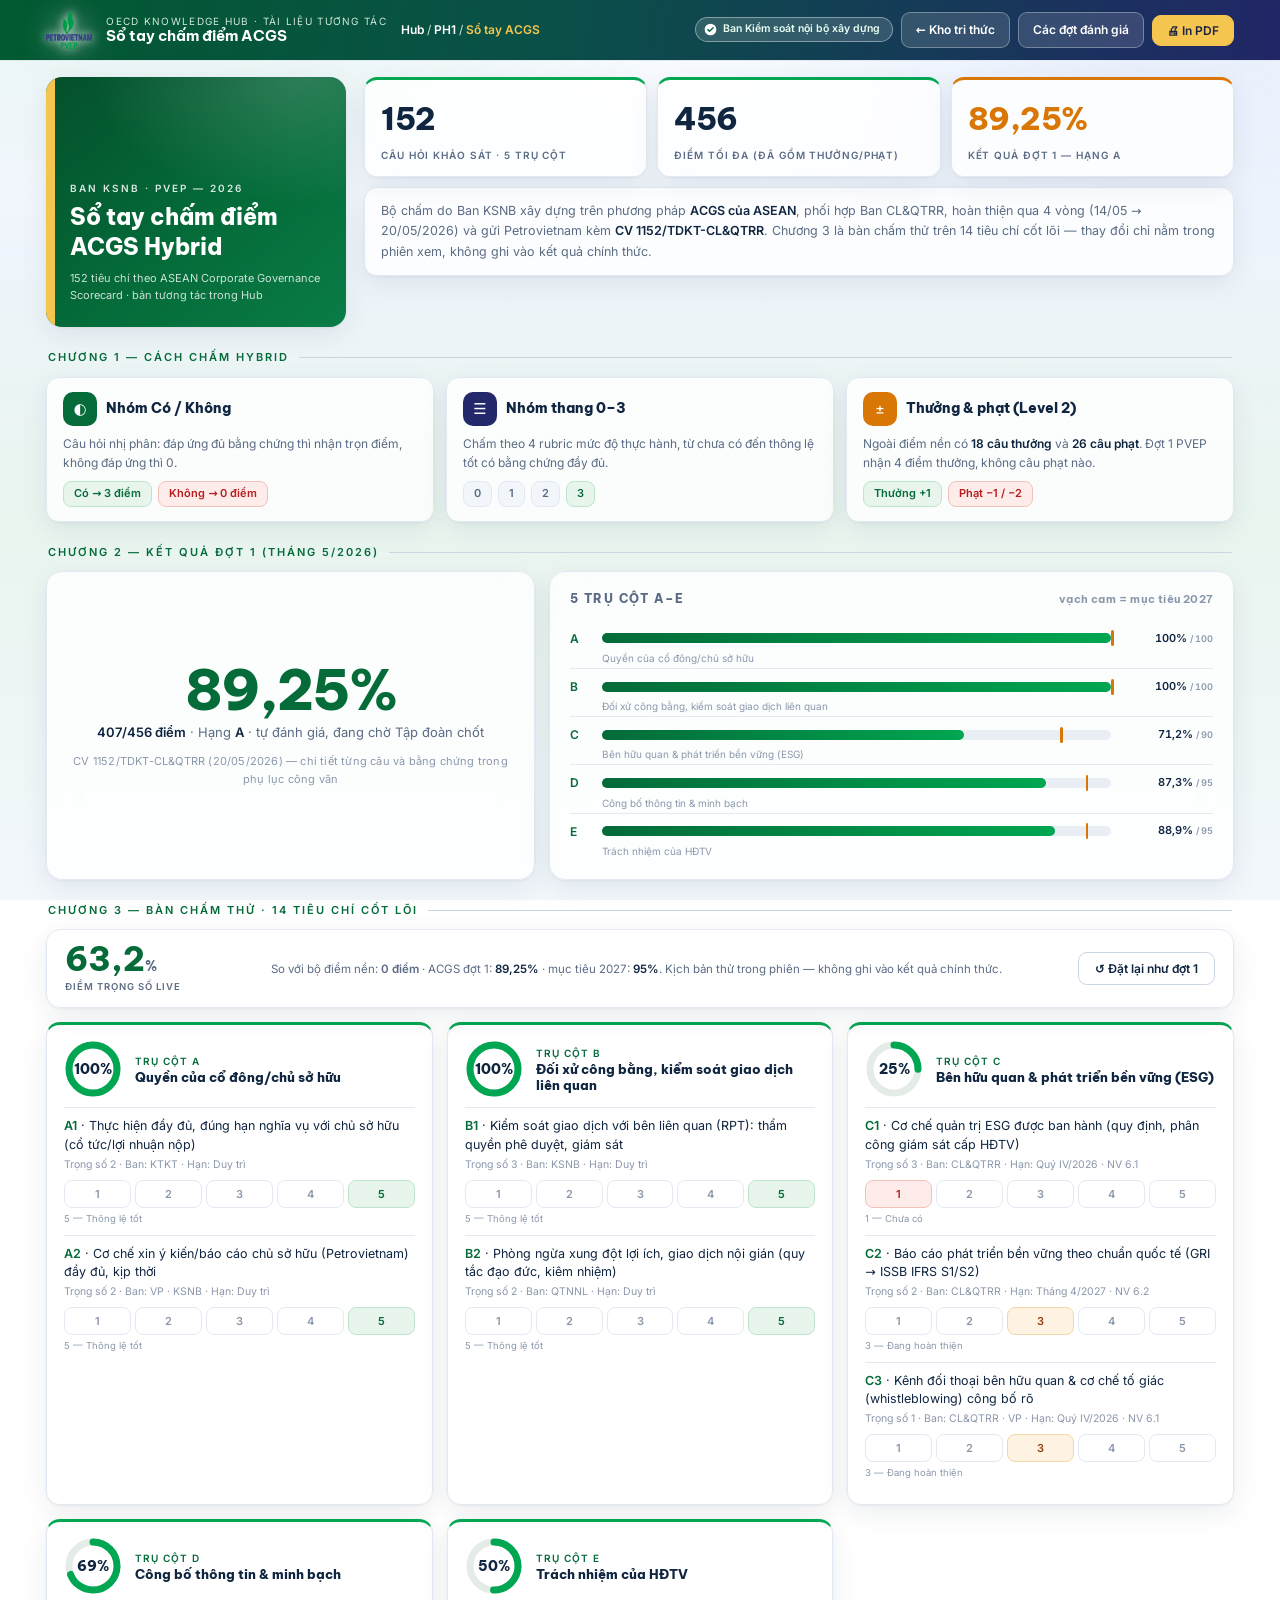
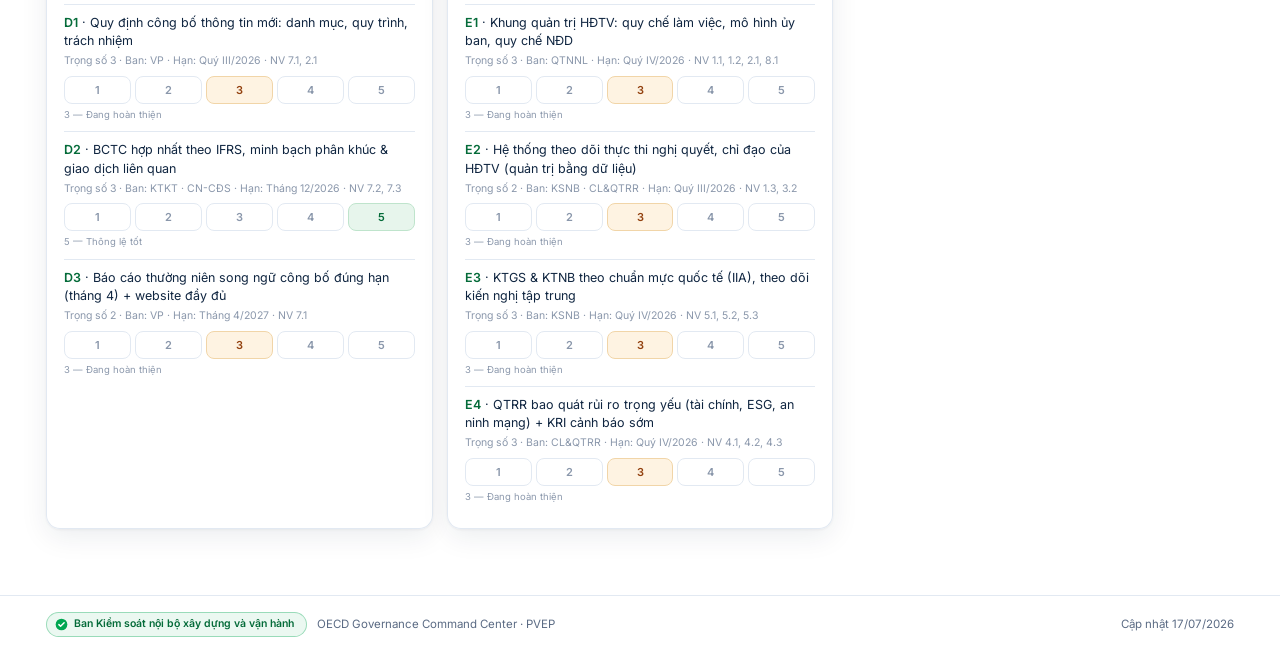
==== acgs-book.html @ e6533dc1 "Add files via upload" ====
<!DOCTYPE html>
<html lang="vi">
<head>
<meta charset="UTF-8">
<meta name="viewport" content="width=device-width, initial-scale=1, viewport-fit=cover">
<title>Sổ tay chấm điểm ACGS — bản tương tác · PVEP</title>
<meta name="theme-color" content="#046B39">
<link rel="icon" href="assets/pvep-logo.png">
<link rel="stylesheet" href="command.css">
<style>
.wrap{padding-top:16px;padding-bottom:40px}
/* ---------- bìa sổ tay ---------- */
.bookhero{display:grid;grid-template-columns:300px 1fr;gap:18px;margin-bottom:16px}
@media(max-width:900px){.bookhero{grid-template-columns:1fr}}
.bcover{position:relative;border-radius:16px;padding:26px 24px 22px;color:#fff;background:linear-gradient(140deg,#04502B 0%,#046B39 55%,#0A7C46 100%);box-shadow:var(--shadow-card);display:flex;flex-direction:column;justify-content:flex-end;min-height:250px;overflow:hidden}
.bcover::before{content:"";position:absolute;left:0;top:0;bottom:0;width:9px;background:#F5C64F}
.bcover::after{content:"";position:absolute;inset:0;background:radial-gradient(300px 180px at 85% 0%,rgba(255,255,255,.16),transparent 70%)}
.bcover .org{font-size:10px;font-weight:700;letter-spacing:2px;text-transform:uppercase;opacity:.85}
.bcover h1{font-family:var(--ff-head);font-size:23px;font-weight:800;line-height:1.3;margin-top:6px}
.bcover .ed{font-size:11px;opacity:.8;margin-top:8px}
.bstats{display:grid;grid-template-columns:repeat(3,1fr);gap:10px;align-content:start}
@media(max-width:640px){.bstats{grid-template-columns:1fr}}
.bst{background:var(--surface);backdrop-filter:blur(10px);border:1px solid var(--line);border-top:3px solid var(--pvep);border-radius:13px;box-shadow:var(--shadow-card);padding:14px 16px}
.bst .v{font-family:var(--ff-head);font-size:31px;font-weight:800;color:var(--ink);letter-spacing:-.5px;font-variant-numeric:tabular-nums}
.bst .l{font-size:10px;font-weight:800;letter-spacing:.9px;text-transform:uppercase;color:var(--muted);margin-top:4px;line-height:1.4}
.bst.gold{border-top-color:var(--amber)}.bst.gold .v{color:var(--amber)}
.bintro{grid-column:1/-1;font-size:12.5px;color:var(--muted);line-height:1.65;background:var(--surface);border:1px solid var(--line);border-radius:13px;box-shadow:var(--shadow-card);padding:13px 16px}
.bintro b{color:var(--ink)}
/* ---------- chương ---------- */
.chap{font-size:11px;font-weight:800;letter-spacing:2px;text-transform:uppercase;color:var(--pvep-deep);margin:22px 2px 10px;display:flex;align-items:center;gap:10px}
.chap::after{content:"";flex:1;height:1px;background:var(--line-strong)}
.rulegrid{display:grid;grid-template-columns:repeat(3,1fr);gap:12px}
@media(max-width:900px){.rulegrid{grid-template-columns:1fr}}
.rule{background:var(--surface);border:1px solid var(--line);border-radius:13px;box-shadow:var(--shadow-card);padding:14px 16px}
.rule .rh{display:flex;align-items:center;gap:9px;margin-bottom:8px}
.rule .ic{width:34px;height:34px;border-radius:10px;display:flex;align-items:center;justify-content:center;font-size:15px;color:#fff;flex:none}
.rule .rt{font-family:var(--ff-head);font-size:13.5px;font-weight:800;color:var(--ink)}
.rule .rb{font-size:12px;color:var(--muted);line-height:1.6}
.rule .rb b{color:var(--ink)}
.rule .pts{display:flex;gap:6px;margin-top:9px;flex-wrap:wrap}
.rule .pts span{font-size:11px;font-weight:800;border-radius:8px;padding:3px 10px;background:#F2F6FA;border:1px solid var(--line);color:var(--muted)}
.rule .pts span.hi{background:#E7F5EC;border-color:#BFE4CC;color:#046B39}
.rule .pts span.lo{background:#FDECEA;border-color:#F3C1BB;color:#B91C1C}
/* ---------- kết quả đợt 1 ---------- */
.res{display:grid;grid-template-columns:1fr 1.4fr;gap:14px}
@media(max-width:900px){.res{grid-template-columns:1fr}}
.rank{display:flex;flex-direction:column;align-items:center;justify-content:center;text-align:center;gap:4px}
.rank .big{font-family:var(--ff-head);font-size:56px;font-weight:800;color:var(--pvep-deep);line-height:1;letter-spacing:-2px}
.rank .pts2{font-size:13px;color:var(--muted)}
.rank .pts2 b{color:var(--ink)}
.pilrow{display:grid;grid-template-columns:22px 1fr 92px;gap:10px;align-items:center;border-top:1px solid var(--line);padding:8px 0}
.pilrow:first-of-type{border-top:none}
.pilrow .pk{font-size:12px;font-weight:800;color:var(--pvep-deep)}
.pilrow .ptr{position:relative;height:10px;background:#E9EEF4;border-radius:5px}
.pilrow .ptr i{position:absolute;left:0;top:0;bottom:0;border-radius:5px;background:linear-gradient(90deg,#046B39,#00A651)}
.pilrow .ptr b{position:absolute;top:-3px;bottom:-3px;width:2.5px;background:var(--amber);border-radius:2px}
.pilrow .pv{font-size:11px;font-weight:800;color:var(--ink);text-align:right;font-variant-numeric:tabular-nums}
.pilrow .pv small{color:var(--faint);font-weight:700}
.pname{font-size:10px;color:var(--faint);margin:-4px 0 3px 32px;line-height:1.3}
/* ---------- bàn chấm thử ---------- */
.trybar{display:grid;grid-template-columns:190px 1fr auto;gap:16px;align-items:center;margin-bottom:14px;background:var(--surface);border:1px solid var(--line);border-radius:14px;box-shadow:var(--shadow-card);padding:13px 18px;position:sticky;top:62px;z-index:20;backdrop-filter:blur(14px)}
@media(max-width:760px){.trybar{grid-template-columns:1fr;text-align:center}}
.trybar .lv{font-family:var(--ff-head);font-size:33px;font-weight:800;color:var(--pvep-deep);line-height:1;font-variant-numeric:tabular-nums}
.trybar .lv small{font-size:14px;color:var(--muted);font-weight:700}
.trybar .ll{font-size:9.5px;font-weight:800;letter-spacing:1px;text-transform:uppercase;color:var(--muted);margin-top:3px}
.trybar .cmp{font-size:11.5px;color:var(--muted);line-height:1.6}
.trybar .cmp b{color:var(--ink)}
.trybar button{font-family:inherit;font-size:12px;font-weight:700;padding:8px 16px;border-radius:9px;border:1px solid var(--line-strong);background:#fff;color:var(--ink);cursor:pointer}
.trybar button:hover{border-color:var(--pvep)}
.scgrid{display:grid;grid-template-columns:repeat(auto-fit,minmax(340px,1fr));gap:14px}
.pilcard{background:var(--surface);border:1px solid var(--line);border-top:3px solid var(--pvep);border-radius:14px;box-shadow:var(--shadow-card);padding:15px 17px}
.pilhead{display:flex;align-items:center;gap:13px;margin-bottom:9px}
.pd{width:58px;height:58px;flex:none}
.pd .pbg{fill:none;stroke:#E4ECE7;stroke-width:7}
.pd .pval{fill:none;stroke:var(--pvep);stroke-width:7;stroke-linecap:round;transform:rotate(-90deg);transform-origin:50% 50%;transition:stroke-dashoffset .5s}
.pd text{font-family:var(--ff-head);font-size:14px;font-weight:800;fill:var(--ink)}
.pilhead .pk2{font-size:10px;font-weight:800;letter-spacing:1px;color:var(--pvep-deep);text-transform:uppercase}
.pilhead .pt2{font-family:var(--ff-head);font-size:13px;font-weight:800;color:var(--ink);line-height:1.3}
.critrow{border-top:1px solid var(--line);padding:9px 0}
.critrow .cn{font-size:12.5px;color:var(--ink);line-height:1.45}
.critrow .cn b{color:var(--pvep-deep)}
.critrow .cmeta{font-size:10.5px;color:var(--faint);margin:3px 0 6px}
.seg{display:flex;gap:4px}
.seg button{flex:1;font-family:inherit;font-size:11px;font-weight:800;padding:6px 0;border-radius:8px;border:1px solid var(--line);background:#fff;color:var(--faint);cursor:pointer;transition:.12s}
.seg button:hover{border-color:var(--line-strong);color:var(--muted)}
.seg button.on.s1,.seg button.on.s2{background:#FDECEA;color:#B91C1C;border-color:#F3C1BB}
.seg button.on.s3{background:#FEF3E2;color:#92400E;border-color:#F1D5A8}
.seg button.on.s4,.seg button.on.s5{background:#E7F5EC;color:#046B39;border-color:#BFE4CC}
.seglbl{font-size:9.5px;color:var(--faint);margin-top:3px}
@media print{.trybar{position:static}}
</style>
</head>
<body class="theme-ph1">

<div class="cbar">
  <a class="logolink" href="index.html" title="Về Hub"><img class="logo" src="assets/pvep-logo.png" alt="PVEP"></a>
  <div class="who"><small>OECD Knowledge Hub · Tài liệu tương tác</small><b>Sổ tay chấm điểm ACGS</b></div>
  <span class="crumb"><a href="index.html">Hub</a> / <a href="ph1-knowledge.html">PH1</a> / <b>Sổ tay ACGS</b></span>
  <div class="sp">
    <span data-ksnb-badge></span>
    <a class="cbtn noprint" href="ph1-knowledge.html">← Kho tri thức</a>
    <a class="cbtn noprint" href="ph5-assessment.html">Các đợt đánh giá</a>
    <button class="cbtn gold noprint" onclick="print()">🖨 In PDF</button>
  </div>
</div>

<div class="wrap">
  <!-- ===== BÌA ===== -->
  <div class="bookhero">
    <div class="bcover fx">
      <span class="org">Ban KSNB · PVEP — 2026</span>
      <h1>Sổ tay chấm điểm ACGS Hybrid</h1>
      <span class="ed">152 tiêu chí theo ASEAN Corporate Governance Scorecard · bản tương tác trong Hub</span>
    </div>
    <div class="bstats">
      <div class="bst fx"><div class="v">152</div><div class="l">Câu hỏi khảo sát · 5 trụ cột</div></div>
      <div class="bst fx"><div class="v">456</div><div class="l">Điểm tối đa (đã gồm thưởng/phạt)</div></div>
      <div class="bst gold fx"><div class="v" id="hero-score">—</div><div class="l">Kết quả đợt 1 — Hạng A</div></div>
      <div class="bintro fx">Bộ chấm do Ban KSNB xây dựng trên phương pháp <b>ACGS của ASEAN</b>, phối hợp Ban CL&QTRR, hoàn thiện qua 4 vòng (14/05 → 20/05/2026) và gửi Petrovietnam kèm <b>CV 1152/TDKT-CL&QTRR</b>. Chương 3 là bàn chấm thử trên 14 tiêu chí cốt lõi — thay đổi chỉ nằm trong phiên xem, không ghi vào kết quả chính thức.</div>
    </div>
  </div>

  <!-- ===== CHƯƠNG 1 ===== -->
  <div class="chap">Chương 1 — Cách chấm Hybrid</div>
  <div class="rulegrid">
    <div class="rule fx">
      <div class="rh"><span class="ic" style="background:#046B39">◐</span><span class="rt">Nhóm Có / Không</span></div>
      <div class="rb">Câu hỏi nhị phân: đáp ứng đủ bằng chứng thì nhận trọn điểm, không đáp ứng thì 0.</div>
      <div class="pts"><span class="hi">Có → 3 điểm</span><span class="lo">Không → 0 điểm</span></div>
    </div>
    <div class="rule fx">
      <div class="rh"><span class="ic" style="background:#23286b">☰</span><span class="rt">Nhóm thang 0–3</span></div>
      <div class="rb">Chấm theo 4 rubric mức độ thực hành, từ chưa có đến thông lệ tốt có bằng chứng đầy đủ.</div>
      <div class="pts"><span>0</span><span>1</span><span>2</span><span class="hi">3</span></div>
    </div>
    <div class="rule fx">
      <div class="rh"><span class="ic" style="background:#D97706">±</span><span class="rt">Thưởng & phạt (Level 2)</span></div>
      <div class="rb">Ngoài điểm nền có <b>18 câu thưởng</b> và <b>26 câu phạt</b>. Đợt 1 PVEP nhận 4 điểm thưởng, không câu phạt nào.</div>
      <div class="pts"><span class="hi">Thưởng +1</span><span class="lo">Phạt −1 / −2</span></div>
    </div>
  </div>

  <!-- ===== CHƯƠNG 2 ===== -->
  <div class="chap">Chương 2 — Kết quả đợt 1 (tháng 5/2026)</div>
  <div class="res">
    <div class="panel rank fx">
      <div class="big" id="rank-big">—</div>
      <div class="pts2"><b id="rank-pts">—</b> · Hạng <b>A</b> · tự đánh giá, đang chờ Tập đoàn chốt</div>
      <div class="src" style="margin-top:6px">CV 1152/TDKT-CL&QTRR (20/05/2026) — chi tiết từng câu và bằng chứng trong phụ lục công văn</div>
    </div>
    <div class="panel fx">
      <h3>5 trụ cột A–E <span class="src">vạch cam = mục tiêu 2027</span></h3>
      <div id="pillist"></div>
    </div>
  </div>

  <!-- ===== CHƯƠNG 3 ===== -->
  <div class="chap">Chương 3 — Bàn chấm thử · 14 tiêu chí cốt lõi</div>
  <div class="trybar fx">
    <div><div class="lv" id="try-score">—<small>%</small></div><div class="ll">Điểm trọng số live</div></div>
    <div class="cmp" id="try-cmp"></div>
    <button id="try-reset">↺ Đặt lại như đợt 1</button>
  </div>
  <div class="scgrid" id="scgrid"></div>
</div>

<script src="data.js"></script>
<script src="shell.js"></script>
<script>
"use strict";
const D = window.OECD;
const $ = s => document.querySelector(s);
const esc = s => String(s).replace(/[&<>"]/g, c => ({'&':'&amp;','<':'&lt;','>':'&gt;','"':'&quot;'}[c]));
const vn = n => String(n).replace(".", ",");

const R1 = D.ROUNDS[0];
const BASE = D.scoreLive();                                   // điểm 14 tiêu chí lúc tải trang
const ORIG = Object.fromEntries(D.CRITERIA.map(c=>[c.id, c.score]));

$("#hero-score").textContent = vn(R1.self.pct) + "%";
$("#rank-big").textContent = vn(R1.self.pct) + "%";
$("#rank-pts").textContent = R1.self.pts + " điểm";

/* ===== chương 2: trụ cột ===== */
$("#pillist").innerHTML = Object.entries(D.PILLARS).map(([k,p])=>`
  <div class="pilrow" title="${esc(p.name)}">
    <span class="pk">${k}</span>
    <span class="ptr"><i style="width:${p.score2026}%"></i><b style="left:${p.target2027}%"></b></span>
    <span class="pv">${vn(p.score2026)}% <small>/ ${vn(p.target2027)}</small></span>
  </div>
  <div class="pname">${esc(p.name)}</div>`).join("");

/* ===== chương 3: bàn chấm thử ===== */
const PD_L = 2*Math.PI*24;
function renderTry(){
  const pct = D.scoreLive();
  $("#try-score").innerHTML = vn(pct) + "<small>%</small>";
  const d1 = Math.round((pct - BASE)*10)/10;
  $("#try-cmp").innerHTML =
    `So với bộ điểm nền: <b style="color:${d1>0?'var(--pvep-deep)':d1<0?'var(--red)':'var(--muted)'}">${d1>0?"+":""}${vn(d1)} điểm</b> · ` +
    `ACGS đợt 1: <b>${vn(R1.self.pct)}%</b> · mục tiêu 2027: <b>95%</b>. Kịch bản thử trong phiên — không ghi vào kết quả chính thức.`;
  document.querySelectorAll(".pd").forEach(pd=>{
    const k = pd.dataset.p, v = D.scoreLive(k);
    pd.querySelector(".pval").style.strokeDashoffset = PD_L*(1-v/100);
    pd.querySelector("text").textContent = Math.round(v) + "%";
  });
}
function renderScorecard(){
  $("#scgrid").innerHTML = Object.entries(D.PILLARS).map(([k,p])=>{
    const list = D.CRITERIA.filter(c=>c.pillar===k);
    return `<div class="pilcard fx inview">
      <div class="pilhead">
        <svg class="pd" viewBox="0 0 58 58" data-p="${k}">
          <circle class="pbg" cx="29" cy="29" r="24"/>
          <circle class="pval" cx="29" cy="29" r="24" style="stroke-dasharray:${PD_L}"/>
          <text x="29" y="34" text-anchor="middle"></text>
        </svg>
        <div><div class="pk2">Trụ cột ${k}</div><div class="pt2">${esc(p.name)}</div></div>
      </div>
      ${list.map(c=>`
        <div class="critrow">
          <div class="cn"><b>${c.id}</b> · ${esc(c.name)}</div>
          <div class="cmeta">Trọng số ${c.w} · Ban: ${esc(c.ban)} · Hạn: ${esc(c.dl)}${(c.tasks||[]).length?` · NV ${c.tasks.join(", ")}`:""}</div>
          <div class="seg" data-c="${c.id}">
            ${[1,2,3,4,5].map(n=>`<button class="s${n} ${c.score===n?'on s'+n:''}" data-s="${n}" title="${n} — ${D.SCORE_LABELS[n-1]}">${n}</button>`).join("")}
          </div>
          <div class="seglbl">${c.score} — ${D.SCORE_LABELS[c.score-1]}</div>
        </div>`).join("")}
    </div>`;
  }).join("");
  document.querySelectorAll(".seg button").forEach(b=>b.addEventListener("click", ()=>{
    D.critById(b.parentElement.dataset.c).score = +b.dataset.s;
    renderScorecard(); renderTry();
  }));
  renderTry();
}
$("#try-reset").addEventListener("click", ()=>{
  D.CRITERIA.forEach(c=>{ c.score = ORIG[c.id]; });
  renderScorecard();
});
renderScorecard();
</script>
</body>
</html>
---- command.css ----
/* ============================================================
   OECD GOVERNANCE COMMAND CENTER — EXECUTIVE LIGHT
   1 ngôn ngữ thiết kế cho cả 7 trang. Nguồn dữ liệu: data.js.
   Lưu ý: các biến "d*" (--dink, --dmute, --panel…) là tên kế
   thừa từ bản tối — nay trỏ sang giá trị SÁNG để mọi trang
   tự chuyển tông. Không đổi tên biến.
   ============================================================ */
@import url("assets/fonts/fonts.css");   /* Be Vietnam Pro + Inter self-host (offline) */

:root{
  /* nền chuyển sắc — fixed để cuộn tạo cảm giác transition */
  --bg-page: linear-gradient(180deg,#FBFDFF 0%,#EEF4FB 28%,#E9F5EF 58%,#F2F7FC 100%);
  --bg-glow-1: radial-gradient(900px 420px at 12% -8%, rgba(0,166,81,.10), transparent 65%);
  --bg-glow-2: radial-gradient(800px 380px at 92% 4%,  rgba(37,99,235,.08), transparent 60%);

  --surface: rgba(255,255,255,.82);
  --surface-solid:#FFFFFF;
  --line:#E2E9F2; --line-strong:#CBD6E4;
  --ink:#0F2540; --muted:#5B6B84; --faint:#8A97AB;

  --pvep:#00A651; --pvep-deep:#046B39;
  --green:#046B39; --green2:#00A651; --mint:#0E9F6E;
  --navy:#23286b; --navy2:#2e3192;
  --amber:#D97706; --amber-d:#B45309; --gold:#D97706;
  --red:#DC2626; --ok:#059669;
  --ph1:#0E9F6E; --ph2:#D97706; --ph3:#2563EB; --ph4:#0D9488; --ph5:#7C3AED;

  /* —— biến kế thừa từ bản tối, nay = giá trị sáng —— */
  --bg0:#FBFDFF; --bg1:#EEF4FB;
  --panel:var(--surface); --panel2:#F4F8FC;
  --dline:var(--line); --dink:var(--ink); --dmute:var(--muted); --dfaint:var(--faint);
  --paper:#F2F6FA; --card:#FFFFFF;

  --ff:"Inter","Be Vietnam Pro",system-ui,"Segoe UI",sans-serif;
  --ff-head:"Be Vietnam Pro","Inter",system-ui,"Segoe UI",sans-serif;
  --shadow:var(--shadow-card);
  --shadow-card:0 8px 28px rgba(15,37,64,.08),0 1px 3px rgba(15,37,64,.06);
  --shadow-hover:0 18px 44px rgba(15,37,64,.14);
  --r:16px; --radius:16px;
}
*{box-sizing:border-box;margin:0;padding:0}
html{overflow-x:clip}
body{font-family:var(--ff);font-size:14px;line-height:1.6;background:var(--bg-page);background-attachment:fixed;color:var(--ink);overflow-x:clip;-webkit-font-smoothing:antialiased}
body::before{content:"";position:fixed;inset:0;z-index:0;pointer-events:none;background:var(--bg-glow-1),var(--bg-glow-2)}
body>*{position:relative;z-index:1}
/* glow theo phân hệ */
body.theme-ph1{--bg-glow-1:radial-gradient(900px 420px at 12% -8%, rgba(14,159,110,.11), transparent 65%)}
body.theme-ph2{--bg-glow-1:radial-gradient(900px 420px at 12% -8%, rgba(217,119,6,.10), transparent 65%)}
body.theme-ph3{--bg-glow-1:radial-gradient(900px 420px at 12% -8%, rgba(37,99,235,.10), transparent 65%)}
body.theme-ph4{--bg-glow-1:radial-gradient(900px 420px at 12% -8%, rgba(13,148,136,.11), transparent 65%)}
body.theme-ph5{--bg-glow-1:radial-gradient(900px 420px at 12% -8%, rgba(124,58,237,.09), transparent 65%)}
/* giữ tương thích: .dark không còn nền tối */
body.dark{background:var(--bg-page);background-attachment:fixed;color:var(--ink)}

h1,h2,h3,h4,.hd{font-family:var(--ff-head)}
a{color:var(--pvep-deep);text-decoration:none} a:hover{text-decoration:underline}
button{font-family:inherit}
.wrap{max-width:none;margin:0 auto;padding:0 46px}
@media(max-width:640px){.wrap{padding:0 16px}}
.tnum,.v,.pv,.cv{font-feature-settings:"tnum";font-variant-numeric:tabular-nums}

/* ---------- Header dùng chung: logo → breadcrumb → nút ---------- */
.cbar{display:flex;align-items:center;gap:14px;padding:11px 46px;border-bottom:1px solid var(--line);position:sticky;top:0;z-index:40;background:linear-gradient(100deg,#015a30 0%,#0a5048 42%,#212666 100%)}
.cbar a.logolink{display:flex;flex:none}
.cbar img.logo{height:38px;filter:drop-shadow(0 0 5px rgba(255,255,255,.9)) drop-shadow(0 0 14px rgba(255,255,255,.5))}
.cbar .who{line-height:1.25;color:#fff;min-width:0}
.cbar .who small{display:block;font-size:10px;letter-spacing:1.3px;text-transform:uppercase;color:#cfe8d8}
.cbar .who b{font-family:var(--ff-head);font-size:14.5px;font-weight:700}
.cbar .crumb{font-size:12px;color:#cfe8d8;white-space:nowrap}
.cbar .crumb a{color:#fff;font-weight:700}
.cbar .crumb b{color:#F5C64F}
.cbar .sp{margin-left:auto;display:flex;align-items:center;gap:8px;flex-wrap:wrap}
.cbtn{font-size:12px;font-weight:700;padding:7px 14px;border-radius:9px;border:1px solid rgba(255,255,255,.32);background:rgba(255,255,255,.13);color:#fff;cursor:pointer;white-space:nowrap;text-decoration:none;display:inline-flex;align-items:center;gap:5px}
.cbtn:hover{background:rgba(255,255,255,.24);text-decoration:none}
.cbtn.gold{background:#F5C64F;border-color:#F5C64F;color:#1d2440}
.cbtn.gold:hover{background:#ffd35e}
@media(max-width:760px){.cbar{padding:10px 16px}.cbar .who small,.cbar .crumb{display:none}}

/* ---------- Badge Ban KSNB (SVG shield-check) ---------- */
.ksnb-badge{display:inline-flex;align-items:center;gap:6px;background:rgba(0,166,81,.08);border:1px solid rgba(0,166,81,.35);border-radius:999px;padding:3px 12px 3px 8px;font-size:10.5px;font-weight:700;color:var(--pvep-deep);white-space:nowrap}
.ksnb-badge svg{width:13px;height:13px;flex:none}
.cbar .ksnb-badge{background:rgba(255,255,255,.14);border-color:rgba(255,255,255,.4);color:#eafff3}
.cbar .ksnb-badge svg circle{fill:#fff}
.cbar .ksnb-badge svg path{stroke:#046B39}

/* ---------- Footer chạy chung ---------- */
.cfoot{margin-top:26px;padding:16px 46px 22px;border-top:1px solid var(--line);display:flex;align-items:center;gap:10px;flex-wrap:wrap;font-size:11.5px;color:var(--muted)}
@media(max-width:640px){.cfoot{padding:14px 16px 18px}}

/* ---------- FAB: về Hub / lên đầu trang ---------- */
.fabnav{position:fixed;right:20px;bottom:20px;z-index:80;display:flex;flex-direction:column;gap:8px;opacity:0;pointer-events:none;transform:translateY(8px);transition:opacity .25s,transform .25s}
.fabnav.show{opacity:1;pointer-events:auto;transform:none}
.fabnav a,.fabnav button{width:46px;height:46px;border-radius:50%;border:1px solid var(--line-strong);background:var(--surface-solid);color:var(--pvep-deep);font-size:16px;display:flex;align-items:center;justify-content:center;cursor:pointer;box-shadow:var(--shadow-card);text-decoration:none;font-family:inherit}
.fabnav a:hover,.fabnav button:hover{box-shadow:var(--shadow-hover);border-color:var(--pvep)}

/* ---------- Nguồn + ngày ---------- */
.src{font-size:11px;color:var(--faint);letter-spacing:.2px}

/* ---------- Panel/card kính mờ ---------- */
.panel{background:var(--surface);backdrop-filter:blur(14px);-webkit-backdrop-filter:blur(14px);border:1px solid var(--line);border-radius:var(--radius);box-shadow:var(--shadow-card);padding:18px 20px;transition:box-shadow .2s,transform .2s}
.panel h3{font-size:11.5px;font-weight:800;letter-spacing:1.4px;text-transform:uppercase;color:var(--muted);margin-bottom:12px;display:flex;justify-content:space-between;gap:8px;align-items:baseline;flex-wrap:wrap}
.panel h3 .src{font-weight:600;text-transform:none;letter-spacing:.2px}
.lpanel{background:var(--surface);backdrop-filter:blur(14px);border:1px solid var(--line);border-radius:var(--radius);box-shadow:var(--shadow-card);padding:18px 20px;margin-bottom:16px}
.lpanel h3{font-size:11.5px;font-weight:800;letter-spacing:1.3px;text-transform:uppercase;color:var(--pvep-deep);margin-bottom:12px;display:flex;justify-content:space-between;gap:8px;flex-wrap:wrap;align-items:baseline}

/* ---------- Chip trạng thái ---------- */
.st{display:inline-block;font-size:10.5px;font-weight:800;padding:2.5px 10px;border-radius:12px;white-space:nowrap;letter-spacing:.3px}
.st.red{background:#FDECEA;color:#B91C1C;border:1px solid #F3C1BB}
.st.amber{background:#FEF3E2;color:#92400E;border:1px solid #F1D5A8}
.st.green{background:#E7F5EC;color:#046B39;border:1px solid #BFE4CC}
.st.done{background:#D7F0E2;color:#065F46;border:1px solid #A7DCBF}

/* ---------- Bảng ---------- */
.dtable{width:100%;border-collapse:collapse;font-size:12.5px}
.dtable th{text-align:left;font-size:10.5px;font-weight:800;letter-spacing:.8px;text-transform:uppercase;color:var(--muted);padding:9px 10px;border-bottom:2px solid var(--line-strong);white-space:nowrap}
.dtable td{padding:9px 10px;border-bottom:1px solid var(--line);vertical-align:top;line-height:1.5}
.dtable tr:hover td{background:rgba(15,37,64,.03)}

/* ---------- Thanh tiến độ mini ---------- */
.mtrack{height:8px;background:#E4ECE7;border-radius:5px;overflow:hidden;min-width:70px}
.mtrack i{display:block;height:100%;border-radius:5px;background:linear-gradient(90deg,var(--pvep-deep),var(--pvep))}

/* ---------- Modal chung ---------- */
#modal{position:fixed;inset:0;z-index:100;background:rgba(15,37,64,.45);backdrop-filter:blur(3px);display:flex;align-items:center;justify-content:center;padding:20px}
#modal[hidden]{display:none}
.mbox{background:#fff;color:var(--ink);border-radius:16px;box-shadow:0 24px 70px rgba(15,37,64,.3);max-width:680px;width:100%;max-height:88vh;overflow:auto;padding:28px 30px;position:relative;border-top:5px solid var(--pvep)}
.mx{position:absolute;top:13px;right:15px;border:none;background:#EEF3F1;color:var(--muted);width:31px;height:31px;border-radius:50%;font-size:16px;cursor:pointer}
.mcat{font-size:10.5px;font-weight:800;letter-spacing:1.4px;text-transform:uppercase;color:var(--pvep-deep)}
.mbox h3{font-size:19px;font-weight:800;color:var(--ink);margin:6px 0 3px;padding-right:26px;line-height:1.35}
.mmeta{font-size:12.5px;color:var(--muted);margin-bottom:14px}
.mkp{list-style:none}
.mkp li{position:relative;padding:6px 0 6px 20px;font-size:13.5px;line-height:1.6;border-bottom:1px dashed var(--line)}
.mkp li:last-child{border-bottom:none}
.mkp li::before{content:"";position:absolute;left:2px;top:13px;width:8px;height:8px;background:var(--pvep);border-radius:2px}
.mnote{font-size:12px;color:var(--faint);font-style:italic;margin-top:8px}
.mact{display:flex;gap:10px;margin-top:16px;flex-wrap:wrap}
.mact a{display:inline-flex;font-size:12.5px;font-weight:700;padding:8px 16px;border-radius:9px;background:var(--pvep-deep);color:#fff}
.mact a::after{content:"↗";margin-left:6px}
.mact a:hover{background:var(--pvep);text-decoration:none}

/* ---------- Drawer trượt phải (dùng chung PH4/PH5) ---------- */
.sdrawer{position:fixed;inset:0;z-index:95;background:rgba(15,37,64,.4);backdrop-filter:blur(2px);display:flex;justify-content:flex-end}
.sdrawer[hidden]{display:none}
.sdrawer .sbox{width:min(540px,100vw);height:100%;background:#fff;border-left:1px solid var(--line-strong);display:flex;flex-direction:column;box-shadow:-18px 0 50px rgba(15,37,64,.18);animation:slidein .28s ease-out}
@keyframes slidein{from{transform:translateX(40px);opacity:.4}to{transform:none;opacity:1}}
@media (prefers-reduced-motion: reduce){.sdrawer .sbox{animation:none}}
.sdrawer .shead{padding:16px 22px;border-bottom:1px solid var(--line);display:flex;align-items:flex-start;gap:10px}
.sdrawer .shead .tt{font-family:var(--ff-head);font-size:15px;font-weight:800;color:var(--ink);line-height:1.35;flex:1}
.sdrawer .shead .mx2{border:none;background:#EEF3F1;color:var(--muted);width:30px;height:30px;border-radius:50%;font-size:15px;cursor:pointer;flex:none}
.sdrawer .sbody{flex:1;overflow:auto;padding:16px 22px;font-size:13px;line-height:1.6}

/* ---------- fade-up khi vào khung nhìn ---------- */
.fx{opacity:0;transform:translateY(14px);transition:opacity .5s ease-out,transform .5s ease-out}
.fx.inview{opacity:1;transform:none}
@media (prefers-reduced-motion: reduce){.fx{opacity:1;transform:none;transition:none}}

/* ---------- In PDF A4 ---------- */
@media print{
  @page{size:A4 landscape;margin:9mm}
  body,body.dark{background:#fff !important;color:var(--ink) !important;font-size:10.5px}
  body::before{display:none}
  .cbar{position:static;background:#046B39 !important;-webkit-print-color-adjust:exact;print-color-adjust:exact}
  .noprint,#modal,.sdrawer,.fabnav{display:none !important}
  .panel,.lpanel{background:#fff;border:1px solid #ccd;box-shadow:none;break-inside:avoid;backdrop-filter:none}
  .st,.ksnb-badge{-webkit-print-color-adjust:exact;print-color-adjust:exact}
  .fx{opacity:1 !important;transform:none !important}
  a{color:var(--navy)}
}
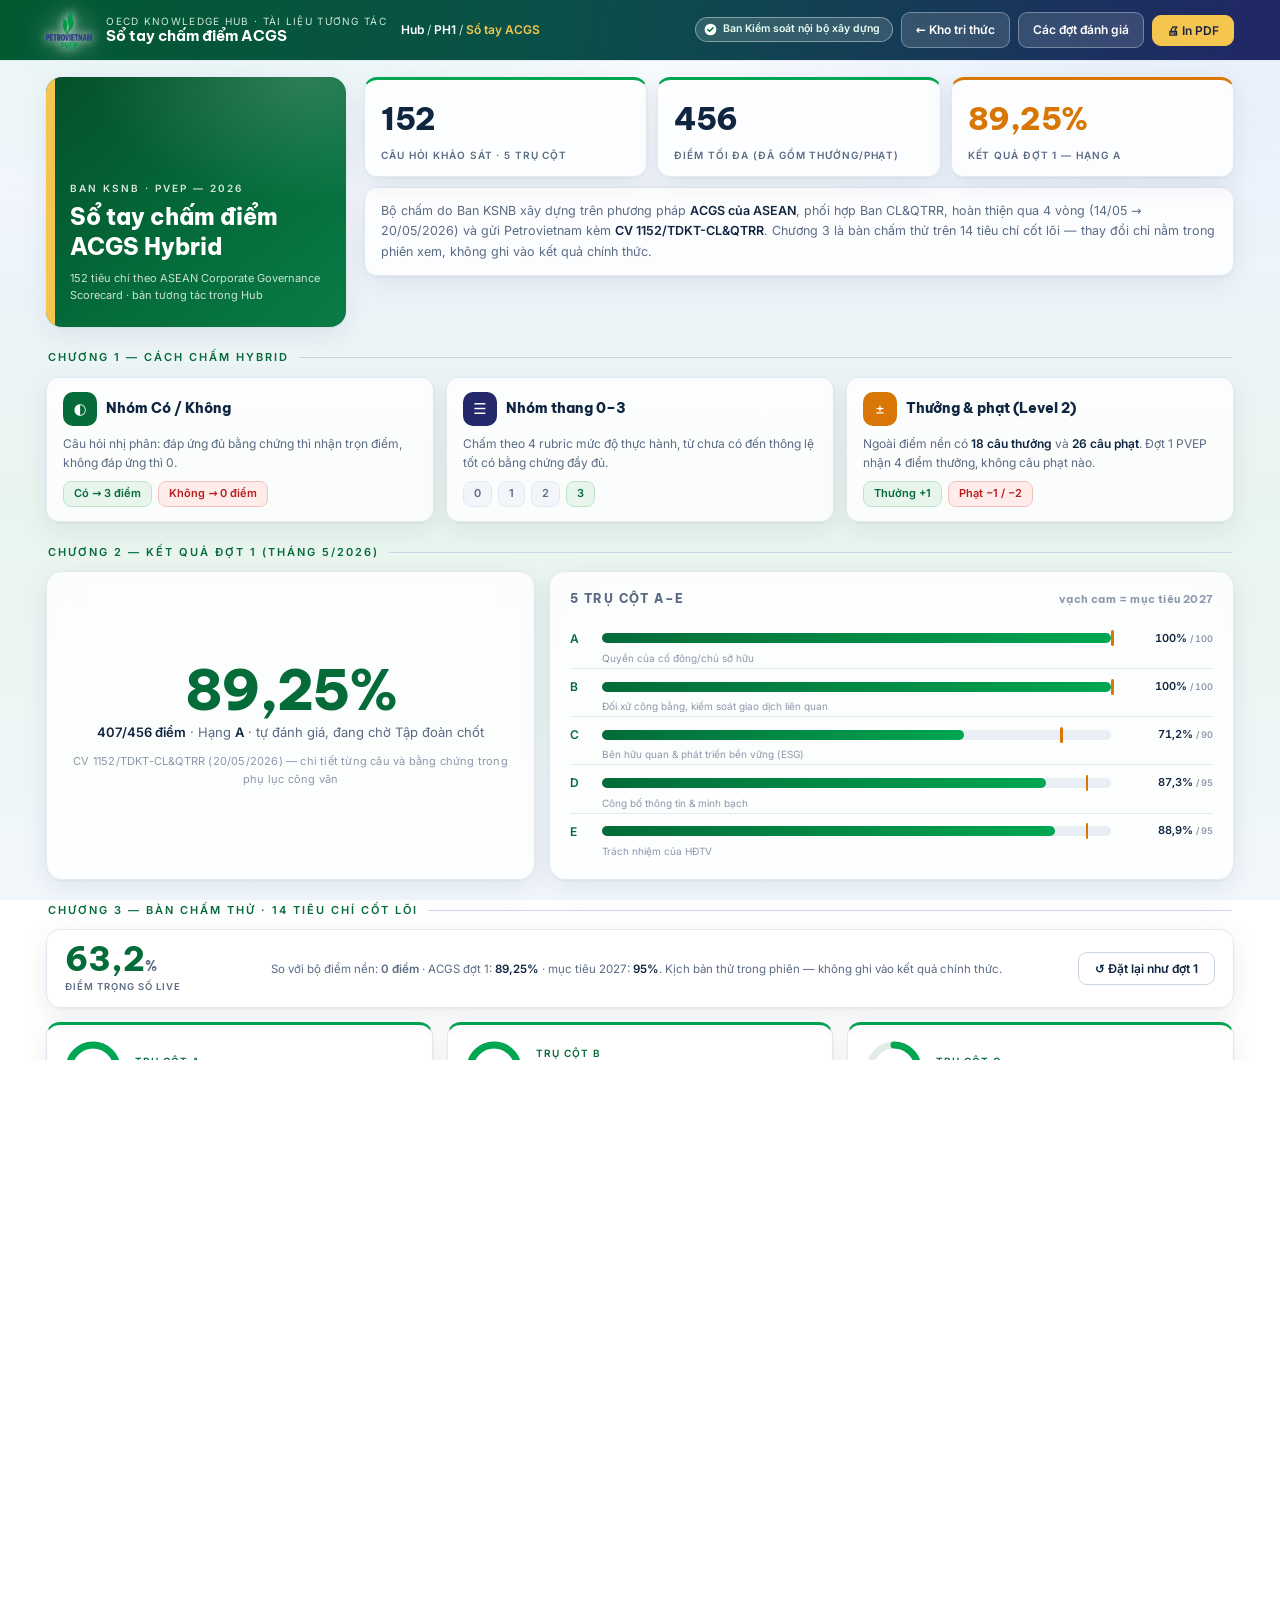
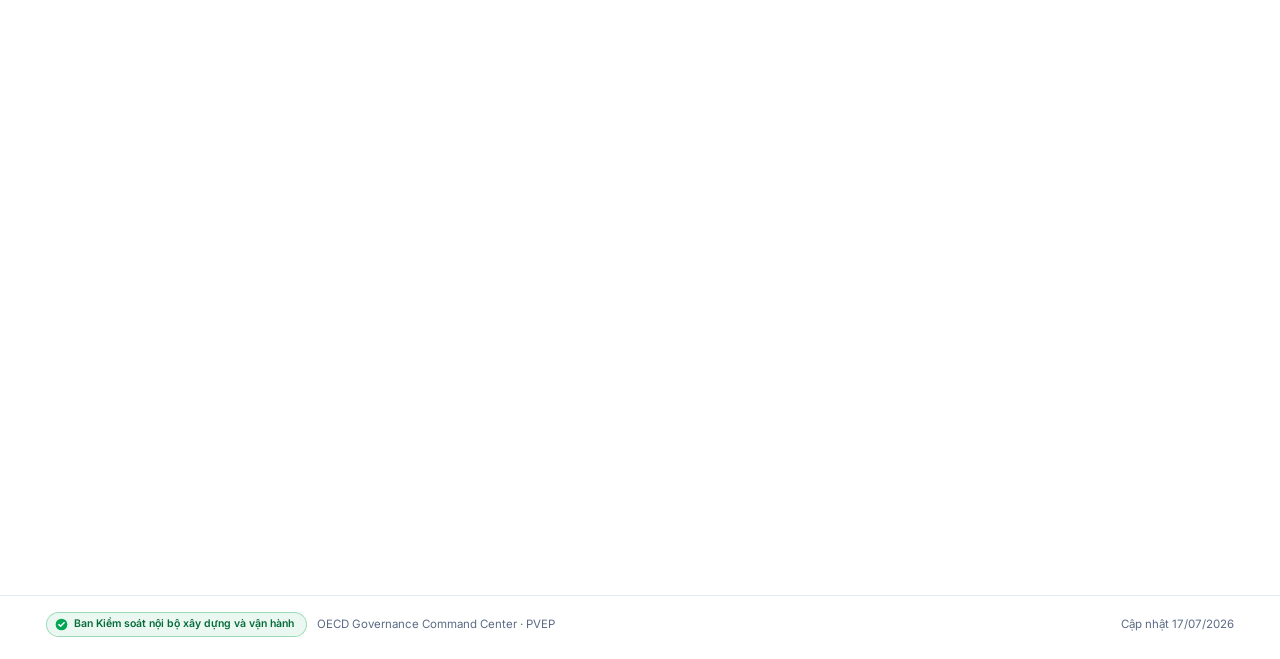
==== commit a633ce93: "Add files via upload" ====
--- a/acgs-book.html
+++ b/acgs-book.html
@@ -165,7 +165,7 @@
 </div>
 
 <script src="data.js"></script>
-<script src="shell.js"></script>
+<script src="shell.js?v=zoom2"></script>
 <script>
 "use strict";
 const D = window.OECD;
